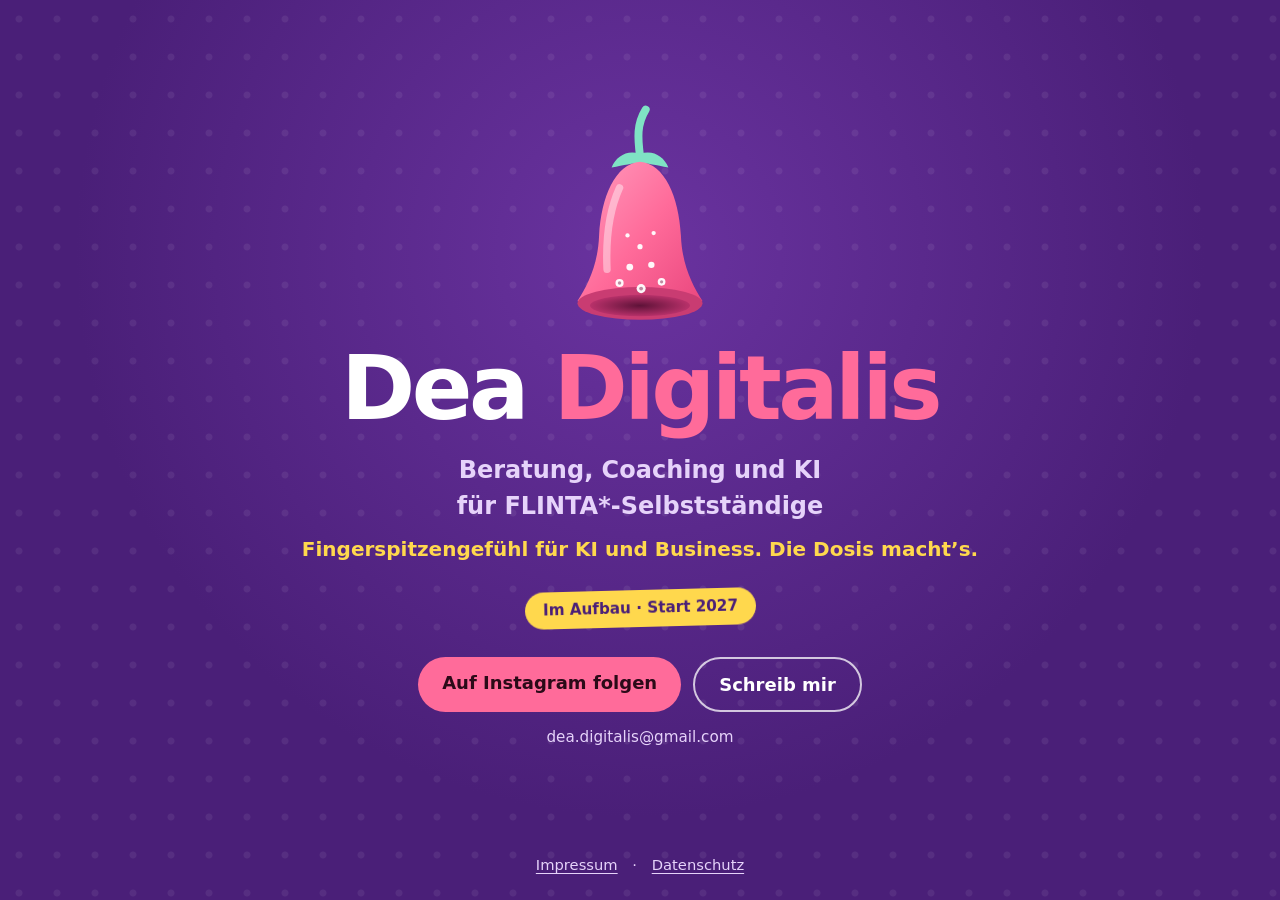
==== index.html @ a71697c0 "Add files via upload" ====
<!doctype html>
<html lang="de"><head><meta charset="utf-8"><meta name="viewport" content="width=device-width,initial-scale=1">
<title>Dea Digitalis | Beratung, Coaching und KI für FLINTA*-Selbstständige</title><meta name="description" content="Dea Digitalis: Beratung, Coaching und KI für FLINTA*-Selbstständige. Fingerspitzengefühl für KI und Business. Im Aufbau, Start 2027.">
<link rel="icon" href="favicon.svg" type="image/svg+xml"><link rel="stylesheet" href="style.css"></head><body><div class="dots"></div>
<main class="wrap">
  <img class="logo" src="logo.svg" alt="Fingerhut-Blüte, das Logo von Dea Digitalis">
  <h1>Dea <span>Digitalis</span></h1>
  <p class="sub">Beratung, Coaching und KI für FLINTA*-Selbstständige</p>
  <p class="claim">Fingerspitzengefühl für KI und Business. Die Dosis macht’s.</p>
  <span class="pill">Im Aufbau · Start 2027</span>
  <div class="links">
    <a class="btn" href="https://www.instagram.com/dea.digitalis/" rel="noopener noreferrer">Auf Instagram folgen</a>
    <a class="btn alt" href="mailto:dea.digitalis@gmail.com">Schreib mir</a>
  </div>
  <p class="mail">dea.digitalis@gmail.com</p>
</main>
<footer><a href="impressum.html">Impressum</a> · <a href="datenschutz.html">Datenschutz</a></footer>
</body></html>
---- style.css ----
@font-face{font-family:'Bricolage';font-weight:400;src:url('fonts/bricolage-400.ttf') format('truetype');font-display:swap}
@font-face{font-family:'Bricolage';font-weight:600;src:url('fonts/bricolage-600.ttf') format('truetype');font-display:swap}
@font-face{font-family:'Bricolage';font-weight:800;src:url('fonts/bricolage-800.ttf') format('truetype');font-display:swap}
:root{--p:#4A1F78;--p2:#6A33A0;--pink:#FF6B9A;--y:#FFD84D;--soft:#E6D3FA;--mint:#7FE3C4}
*{box-sizing:border-box;margin:0;padding:0}
html,body{min-height:100%}
body{font-family:'Bricolage',system-ui,'Segoe UI',sans-serif;color:#fff;background:radial-gradient(circle at 50% 28%,var(--p2) 0,var(--p) 62%);background-attachment:fixed;line-height:1.5;font-size:18px}
a{color:inherit}
:focus-visible{outline:3px solid var(--y);outline-offset:3px;border-radius:6px}
.dots{position:fixed;inset:0;pointer-events:none;background-image:radial-gradient(rgba(255,255,255,.07) 3px,transparent 4px);background-size:38px 38px}
.wrap{position:relative;min-height:100vh;display:flex;flex-direction:column;align-items:center;justify-content:center;text-align:center;padding:48px max(20px,env(safe-area-inset-right)) 96px max(20px,env(safe-area-inset-left))}
.logo{width:clamp(96px,22vw,150px);height:auto;margin-bottom:18px}
h1{font-weight:800;font-size:clamp(2.8rem,10vw,5.6rem);line-height:1;letter-spacing:-.04em}
h1 span{color:var(--pink)}
.sub{margin-top:18px;font-weight:600;font-size:clamp(1.1rem,3.2vw,1.5rem);color:var(--soft);max-width:30em;text-wrap:balance}
.claim{margin-top:10px;font-weight:800;font-size:clamp(1rem,2.8vw,1.25rem);color:var(--y)}
.pill{display:inline-block;margin-top:26px;background:var(--y);color:var(--p);font-weight:800;font-size:.95rem;padding:7px 18px;border-radius:99px;transform:rotate(-1.5deg)}
.links{margin-top:30px;display:flex;flex-wrap:wrap;gap:12px;justify-content:center}
.btn{display:inline-block;text-decoration:none;font-weight:800;padding:12px 24px;border-radius:99px;background:var(--pink);color:#2B0A18}
.btn.alt{background:transparent;color:#fff;border:2px solid rgba(255,255,255,.75)}
.btn:hover{filter:brightness(1.06)}
.mail{margin-top:14px;color:var(--soft);font-size:.95rem}
footer{position:absolute;left:0;right:0;bottom:0;padding:18px 20px 24px;text-align:center;font-size:.92rem;color:var(--soft)}
footer a{margin:0 10px;text-underline-offset:3px}
.legal{max-width:760px;margin:0 auto;padding:40px max(20px,env(safe-area-inset-left)) 80px;text-align:left}
.legal h1{font-size:clamp(2rem,6vw,3rem);margin-bottom:24px}
.legal h2{font-weight:800;font-size:1.25rem;margin:28px 0 8px;color:var(--y)}
.legal p,.legal li{color:#F2E8FC;margin-bottom:10px}
.legal ul{padding-left:1.2em}
.back{display:inline-block;margin-bottom:20px;color:var(--soft)}
.ph{background:var(--y);color:#2B0A18;padding:0 6px;border-radius:4px;font-weight:600}
.banner{background:var(--y);color:#2B0A18;font-weight:600;padding:10px 16px;border-radius:12px;margin-bottom:24px}
@media (prefers-reduced-motion:no-preference){.logo{animation:wiege 6s ease-in-out infinite;transform-origin:50% 0}@keyframes wiege{0%,100%{transform:rotate(-2.5deg)}50%{transform:rotate(2.5deg)}}}
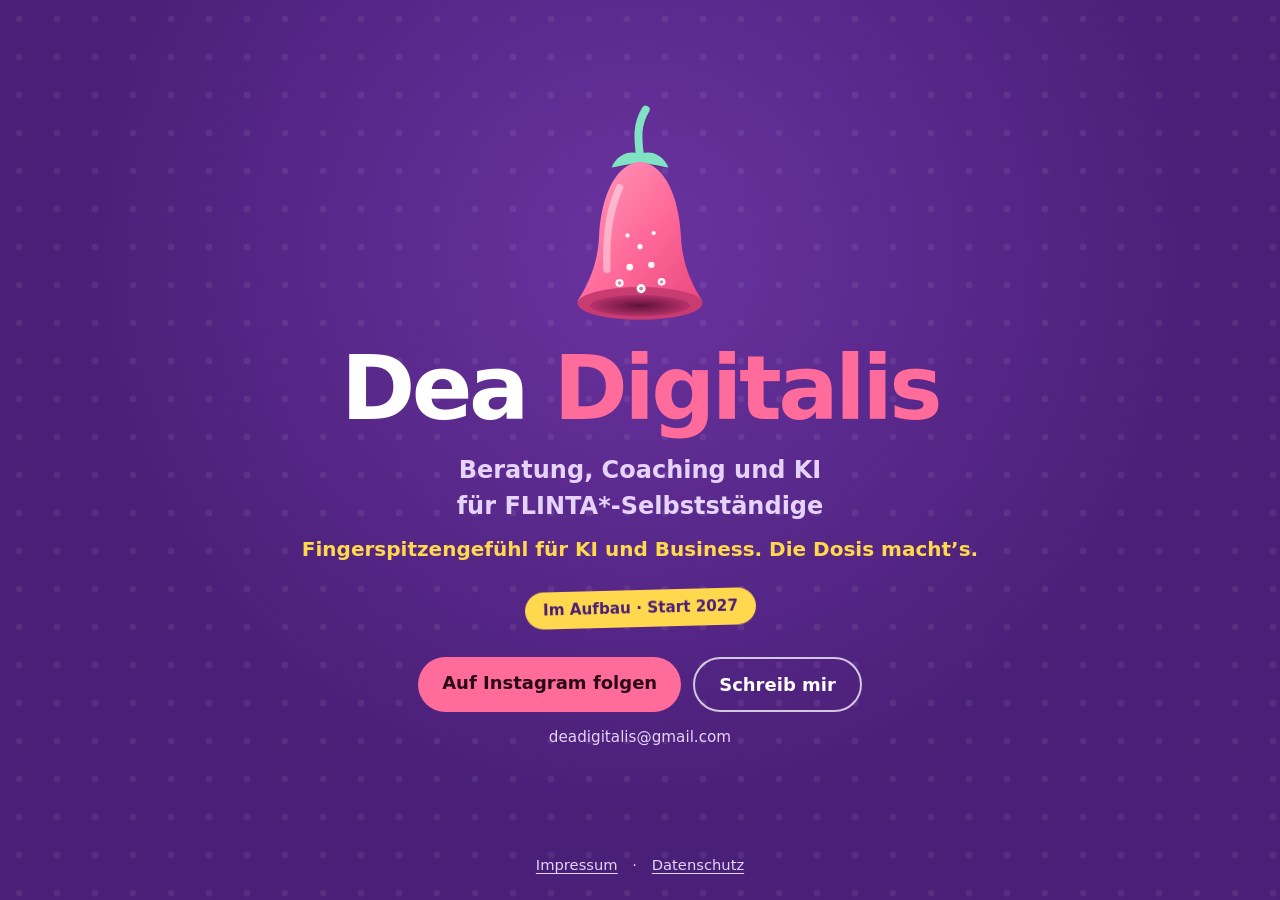
==== commit 193169a3: "Add files via upload" ====
--- a/index.html
+++ b/index.html
@@ -10,9 +10,9 @@
   <span class="pill">Im Aufbau · Start 2027</span>
   <div class="links">
     <a class="btn" href="https://www.instagram.com/dea.digitalis/" rel="noopener noreferrer">Auf Instagram folgen</a>
-    <a class="btn alt" href="mailto:dea.digitalis@gmail.com">Schreib mir</a>
+    <a class="btn alt" href="mailto:deadigitalis@gmail.com">Schreib mir</a>
   </div>
-  <p class="mail">dea.digitalis@gmail.com</p>
+  <p class="mail">deadigitalis@gmail.com</p>
 </main>
 <footer><a href="impressum.html">Impressum</a> · <a href="datenschutz.html">Datenschutz</a></footer>
 </body></html>
--- a/style.css
+++ b/style.css
@@ -31,3 +31,6 @@
 .ph{background:var(--y);color:#2B0A18;padding:0 6px;border-radius:4px;font-weight:600}
 .banner{background:var(--y);color:#2B0A18;font-weight:600;padding:10px 16px;border-radius:12px;margin-bottom:24px}
 @media (prefers-reduced-motion:no-preference){.logo{animation:wiege 6s ease-in-out infinite;transform-origin:50% 0}@keyframes wiege{0%,100%{transform:rotate(-2.5deg)}50%{transform:rotate(2.5deg)}}}
+
+.legal ~ footer{position:static;padding:8px 20px 40px}
+.legal{padding-bottom:24px}
